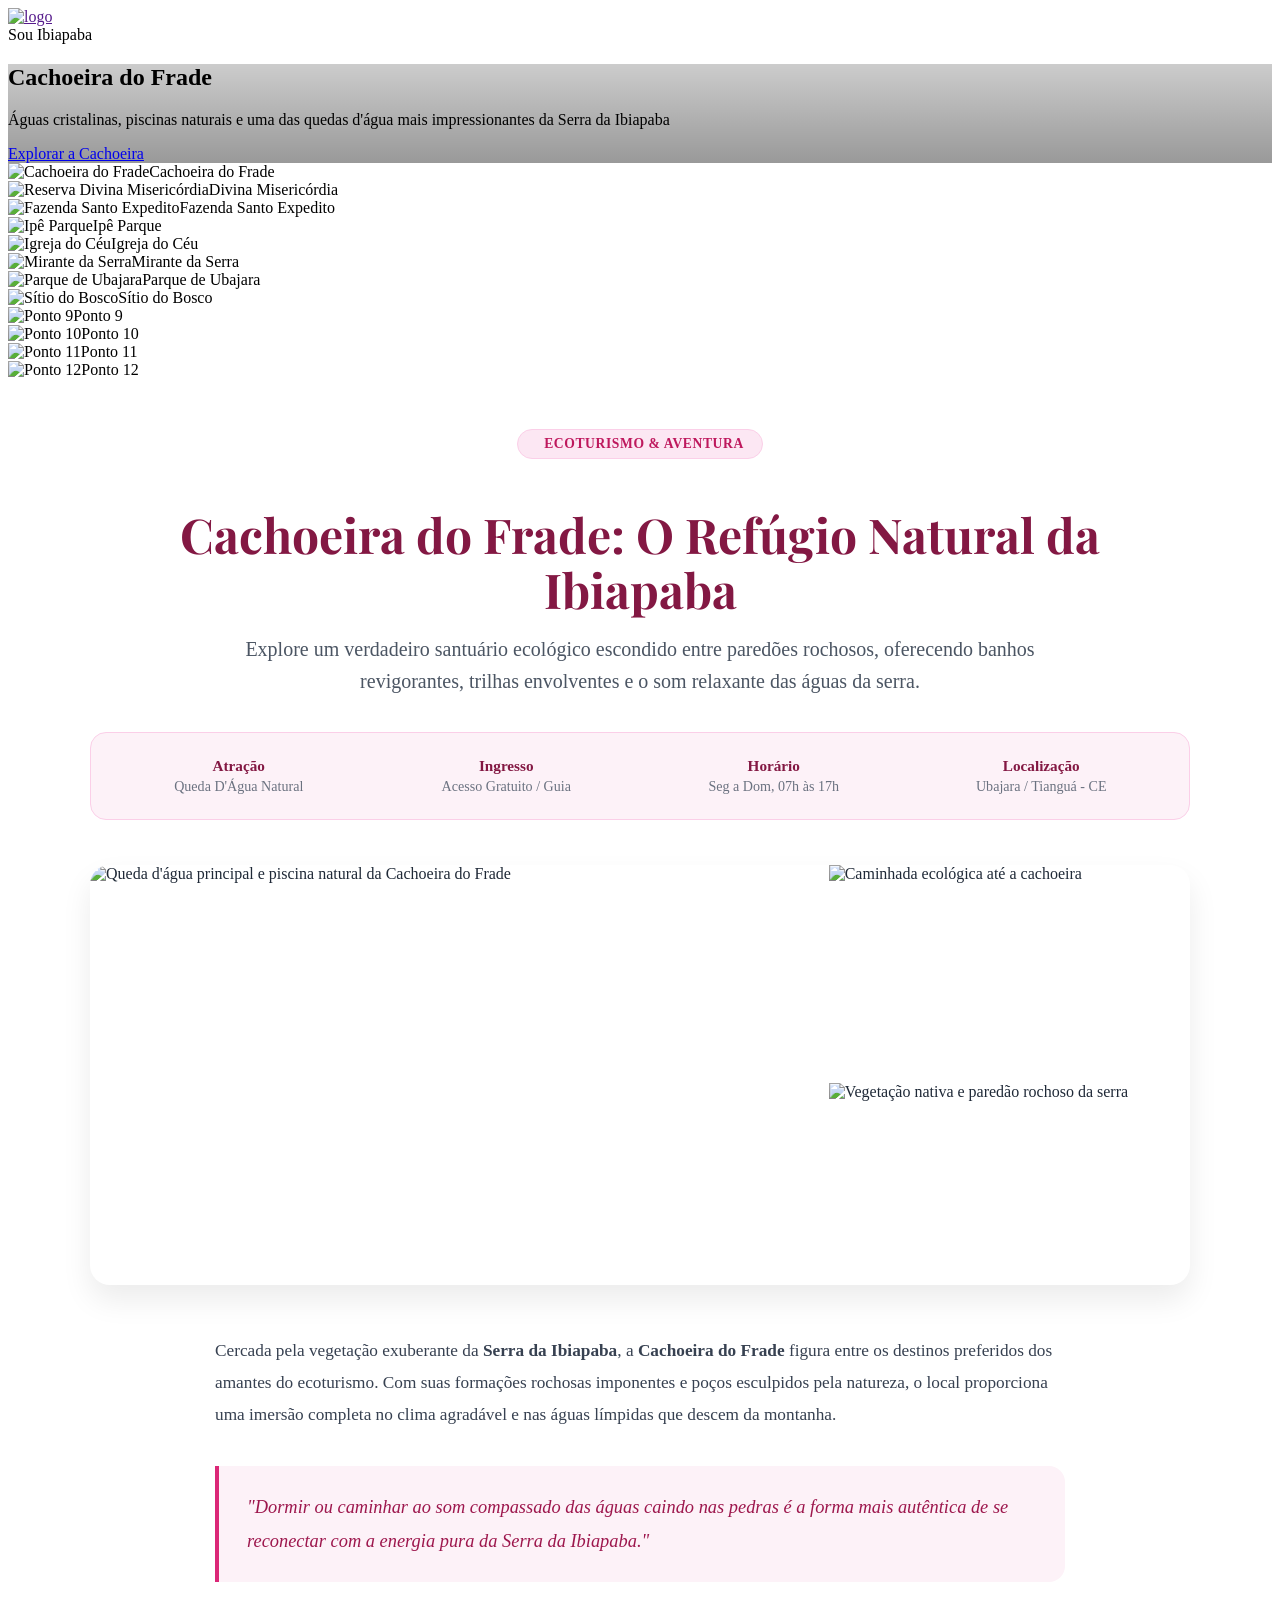
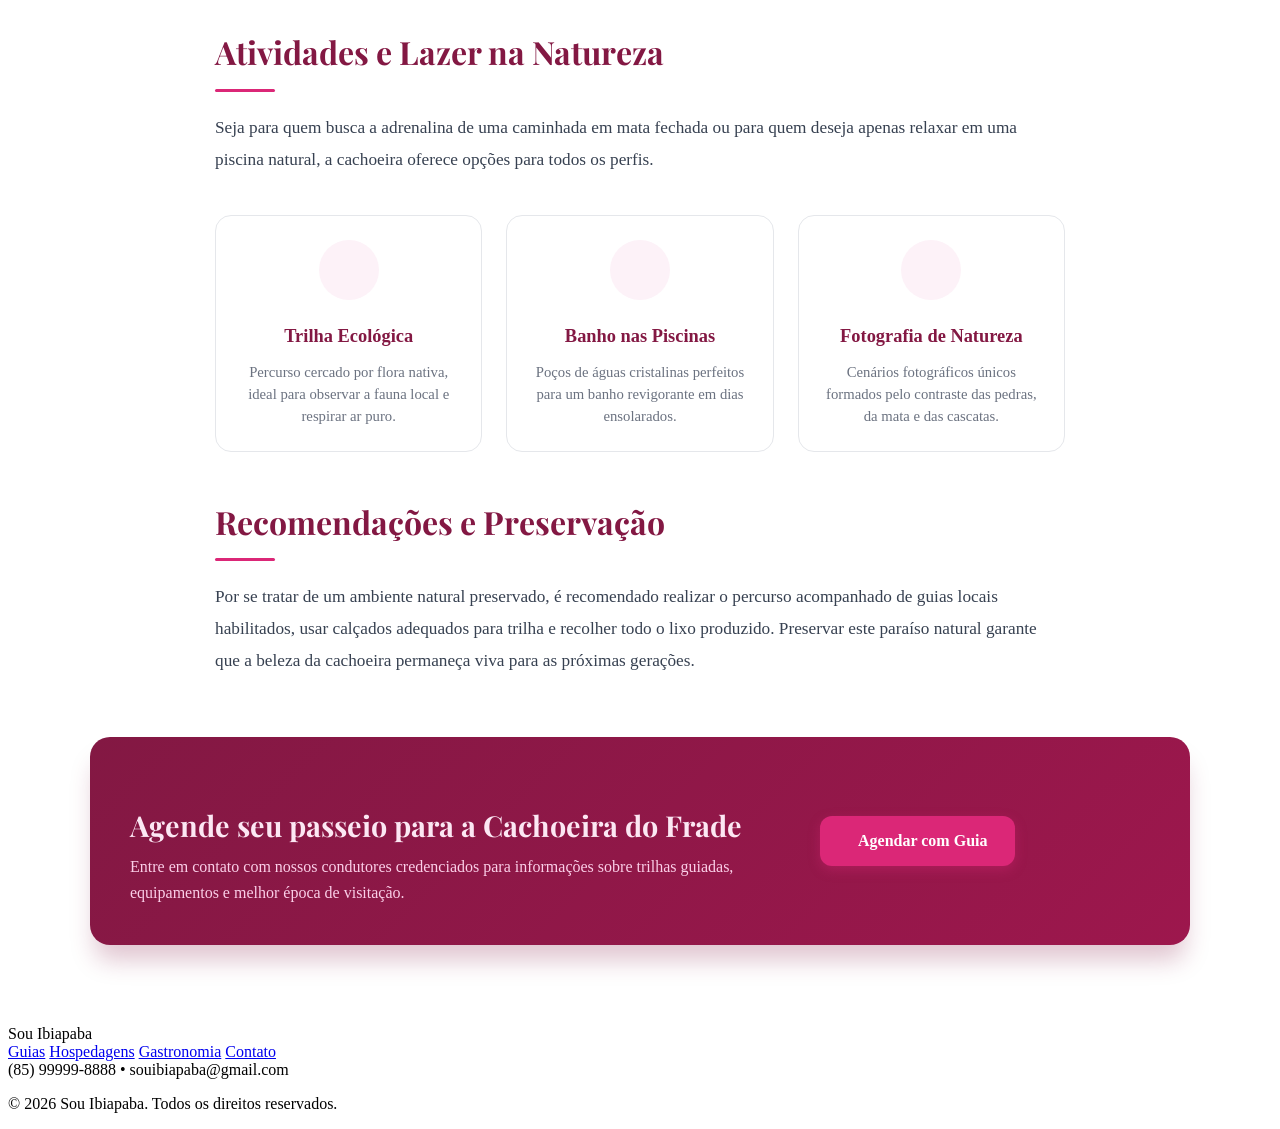
==== Paginas/Cachoeira-frade.html @ 9e7bbf15 "Add files via upload" ====
<!DOCTYPE html>
<html lang="pt-BR">
<head>
    <meta charset="UTF-8">
    <meta name="viewport" content="width=device-width, initial-scale=1.0">
    <title>Cachoeira do Frade - Sou Ibiapaba</title>
    <link rel="stylesheet" href="StyleIndex.css">
    <link rel="preconnect" href="https://fonts.googleapis.com">
    <link rel="preconnect" href="https://fonts.gstatic.com" crossorigin>
    <link href="https://fonts.googleapis.com/css2?family=Playfair+Display:ital,wght@0,400..700;1,400..700&family=Plus+Jakarta+Sans:wght@300;400;600;700&display=swap" rel="stylesheet">
    
    <!-- Ícones Phosphor Icons -->
    <script src="https://unpkg.com/@phosphor-icons/web"></script>
    
    <style>
        /* ESTILOS EXCLUSIVOS - CACHOEIRA DO FRADE (LAYOUT EDITORIAL DE ROSAS) */
        .page-wrapper {
            max-width: 1100px;
            margin: 0 auto;
            padding: 50px 20px 80px;
            color: #1f2937;
        }

        /* BANNER CABEÇALHO */
        .fazenda-header {
            text-align: center;
            margin-bottom: 35px;
        }

        .fazenda-tag {
            display: inline-flex;
            align-items: center;
            gap: 8px;
            background-color: #fce7f3;
            color: #be185d;
            border: 1px solid #fbcfe8;
            padding: 6px 18px;
            border-radius: 50px;
            font-size: 0.85rem;
            font-weight: 700;
            text-transform: uppercase;
            letter-spacing: 0.6px;
            margin-bottom: 16px;
        }

        .fazenda-title {
            font-family: 'Playfair Display', serif;
            font-size: 3rem;
            line-height: 1.15;
            color: #831843;
            margin-bottom: 16px;
        }

        .fazenda-lead {
            font-size: 1.25rem;
            color: #4b5563;
            max-width: 820px;
            margin: 0 auto;
            line-height: 1.6;
        }

        /* BARRA HORIZONTAL DE STATS / FICHA TÉCNICA */
        .stats-strip {
            display: grid;
            grid-template-columns: repeat(4, 1fr);
            gap: 20px;
            background: #fdf2f8;
            border: 1px solid #fbcfe8;
            border-radius: 16px;
            padding: 24px;
            margin: 35px 0 45px;
            text-align: center;
        }

        @media (max-width: 768px) {
            .stats-strip {
                grid-template-columns: repeat(2, 1fr);
            }
            .fazenda-title {
                font-size: 2.2rem;
            }
        }

        @media (max-width: 480px) {
            .stats-strip {
                grid-template-columns: 1fr;
            }
        }

        .stat-item i {
            font-size: 1.8rem;
            color: #db2777;
            margin-bottom: 8px;
        }

        .stat-item strong {
            display: block;
            font-size: 0.95rem;
            color: #831843;
            margin-bottom: 2px;
        }

        .stat-item span {
            font-size: 0.88rem;
            color: #6b7280;
        }

        /* GALERIA HERO MOSAICO */
        .hero-mosaic {
            display: grid;
            grid-template-columns: 2fr 1fr;
            gap: 16px;
            margin-bottom: 50px;
            border-radius: 20px;
            overflow: hidden;
            box-shadow: 0 15px 30px rgba(0,0,0,0.08);
        }

        @media (max-width: 768px) {
            .hero-mosaic {
                grid-template-columns: 1fr;
            }
        }

        .mosaic-main img {
            width: 100%;
            height: 420px;
            object-fit: cover;
            display: block;
        }

        .mosaic-side {
            display: grid;
            grid-template-rows: 1fr 1fr;
            gap: 16px;
        }

        .mosaic-side img {
            width: 100%;
            height: 202px;
            object-fit: cover;
            display: block;
        }

        /* TEXTO PRINCIPAL */
        .content-block {
            max-width: 850px;
            margin: 0 auto;
            font-size: 1.08rem;
            line-height: 1.85;
            color: #374151;
        }

        .content-block h2 {
            font-family: 'Playfair Display', serif;
            font-size: 2rem;
            color: #831843;
            margin: 40px 0 20px;
            position: relative;
            padding-bottom: 10px;
        }

        .content-block h2::after {
            content: '';
            position: absolute;
            bottom: 0;
            left: 0;
            width: 60px;
            height: 3px;
            background-color: #db2777;
            border-radius: 2px;
        }

        .highlight-quote {
            background-color: #fdf2f8;
            border-left: 4px solid #db2777;
            padding: 24px 28px;
            border-radius: 0 16px 16px 0;
            margin: 35px 0;
            font-size: 1.15rem;
            color: #9d174d;
            font-style: italic;
        }

        /* GRID DE ATRAÇÕES EM 3 COLUNAS */
        .attractions-grid {
            display: grid;
            grid-template-columns: repeat(3, 1fr);
            gap: 24px;
            margin: 40px 0;
        }

        @media (max-width: 850px) {
            .attractions-grid {
                grid-template-columns: repeat(2, 1fr);
            }
        }

        @media (max-width: 550px) {
            .attractions-grid {
                grid-template-columns: 1fr;
            }
        }

        .attraction-box {
            background: #ffffff;
            border: 1px solid #e5e7eb;
            border-radius: 16px;
            padding: 24px;
            text-align: center;
            transition: all 0.3s ease;
        }

        .attraction-box:hover {
            border-color: #db2777;
            transform: translateY(-4px);
            box-shadow: 0 10px 20px rgba(0,0,0,0.06);
        }

        .attraction-icon-wrapper {
            width: 60px;
            height: 60px;
            background-color: #fdf2f8;
            color: #db2777;
            border-radius: 50%;
            display: flex;
            align-items: center;
            justify-content: center;
            font-size: 1.8rem;
            margin: 0 auto 16px;
        }

        .attraction-box h3 {
            font-size: 1.15rem;
            color: #831843;
            margin-bottom: 8px;
        }

        .attraction-box p {
            font-size: 0.92rem;
            color: #6b7280;
            line-height: 1.5;
            margin: 0;
        }

        /* BANNER DE AÇÃO INFERIOR */
        .bottom-action-banner {
            background: linear-gradient(135deg, #831843 0%, #9d174d 100%);
            color: #ffffff;
            border-radius: 20px;
            padding: 40px;
            display: grid;
            grid-template-columns: 2fr 1fr;
            gap: 30px;
            align-items: center;
            margin-top: 60px;
            box-shadow: 0 20px 25px -5px rgba(131, 24, 67, 0.25);
        }

        @media (max-width: 768px) {
            .bottom-action-banner {
                grid-template-columns: 1fr;
                text-align: center;
                padding: 30px 20px;
            }
        }

        .action-content h3 {
            font-family: 'Playfair Display', serif;
            font-size: 1.8rem;
            margin-bottom: 10px;
            color: #fce7f3;
        }

        .action-content p {
            font-size: 1rem;
            color: #fbcfe8;
            margin: 0;
            line-height: 1.6;
        }

        .btn-action-large {
            background-color: #db2777;
            color: #ffffff;
            text-decoration: none;
            padding: 16px 28px;
            border-radius: 12px;
            font-weight: 700;
            display: inline-flex;
            align-items: center;
            justify-content: center;
            gap: 10px;
            transition: background-color 0.2s, transform 0.2s;
            box-shadow: 0 4px 12px rgba(219, 39, 119, 0.35);
        }

        .btn-action-large:hover {
            background-color: #be185d;
            transform: translateY(-2px);
        }
    </style>
</head>
<body>

    <header class="header">
        <div class="navbar container">
            <div class="logo"><div class="logo-img"> <a href=""><img src="img/logos/icone-logo.png" alt="logo"></div></a>
            
            <span>Sou Ibiapaba</span></div>
            <!-- 
            <nav class="nav-menu">
                <a href="">Home</a>
                <a href="">Atrativos</a>
                <a href="">Roteiros</a>
                <a href="">Galeria</a>
                <a href="">Contato</a>
            </nav>
            botões de entrar e cadastrar! 
            <div class="nav-buttons">
                <a href="" class="btn-text">Entrar</a>
                <a href="" class="btn-primary-small">Cadastrar</a>
            </div>
            -->

        </div>
    </header>

    <!-- HERO PRINCIPAL DA PÁGINA -->
    <section class="hero" style="background: linear-gradient(rgba(0,0,0,0.2), rgba(0,0,0,0.4)), 
                url('ImgTeste.jpg') no-repeat center center/cover;">
        <div class="hero-content container">
            <h1>Cachoeira do Frade</h1>
            <p>Águas cristalinas, piscinas naturais e uma das quedas d'água mais impressionantes da Serra da Ibiapaba</p>
            <a href="#artigo" class="btn-cta">Explorar a Cachoeira</a>
        </div>
        <div class="slider-dots">
            <span class="dot active"></span>
            <span class="dot"></span>
        </div>
    </section>

    <!-- CARROSSEL DE ATRATIVOS INTEGRADO -->
    <div class="carousel-container">
        <div class="carousel" id="carousel">
            <div class="carousel-item"><img src="" alt="Cachoeira do Frade"><span>Cachoeira do Frade</span></div>
            <div class="carousel-item"><img src="ImgTeste.jpg" alt="Reserva Divina Misericórdia"><span>Divina Misericórdia</span></div>
            <div class="carousel-item"><img src="ImgTeste.jpg" alt="Fazenda Santo Expedito"><span>Fazenda Santo Expedito</span></div>
            <div class="carousel-item"><img src="ImgTeste.jpg" alt="Ipê Parque"><span>Ipê Parque</span></div>
            <div class="carousel-item"><img src="ImgTeste.jpg" alt="Igreja do Céu"><span>Igreja do Céu</span></div>
            <div class="carousel-item"><img src="ImgTeste.jpg" alt="Mirante da Serra"><span>Mirante da Serra</span></div>
            <div class="carousel-item"><img src="ImgTeste.jpg" alt="Parque de Ubajara"><span>Parque de Ubajara</span></div>
            <div class="carousel-item"><img src="ImgTeste.jpg" alt="Sítio do Bosco"><span>Sítio do Bosco</span></div>
            <div class="carousel-item"><img src="ImgTeste.jpg" alt="Ponto 9"><span>Ponto 9</span></div>
            <div class="carousel-item"><img src="ImgTeste.jpg" alt="Ponto 10"><span>Ponto 10</span></div>
            <div class="carousel-item"><img src="ImgTeste.jpg" alt="Ponto 11"><span>Ponto 11</span></div>
            <div class="carousel-item"><img src="ImgTeste.jpg" alt="Ponto 12"><span>Ponto 12</span></div>
        </div>
    </div>

    <!-- CONTEÚDO PRINCIPAL DA CACHOEIRA -->
    <main id="artigo" class="page-wrapper">
        
        <!-- Cabeçalho Principal -->
        <header class="fazenda-header">
            <div class="fazenda-tag">
                <i class="ph ph-drop"></i> Ecoturismo & Aventura
            </div>
            <h1 class="fazenda-title">Cachoeira do Frade: O Refúgio Natural da Ibiapaba</h1>
            <p class="fazenda-lead">
                Explore um verdadeiro santuário ecológico escondido entre paredões rochosos, oferecendo banhos revigorantes, trilhas envolventes e o som relaxante das águas da serra.
            </p>
        </header>

        <!-- Barra de Estatísticas / Ficha Rápida -->
        <section class="stats-strip">
            <div class="stat-item">
                <i class="ph ph-waves"></i>
                <strong>Atração</strong>
                <span>Queda D'Água Natural</span>
            </div>
            <div class="stat-item">
                <i class="ph ph-ticket"></i>
                <strong>Ingresso</strong>
                <span>Acesso Gratuito / Guia</span>
            </div>
            <div class="stat-item">
                <i class="ph ph-clock"></i>
                <strong>Horário</strong>
                <span>Seg a Dom, 07h às 17h</span>
            </div>
            <div class="stat-item">
                <i class="ph ph-map-pin-line"></i>
                <strong>Localização</strong>
                <span>Ubajara / Tianguá - CE</span>
            </div>
        </section>

        <!-- Mosaico Visual de Fotos -->
        <section class="hero-mosaic">
            <div class="mosaic-main">
                <img src="ImgTeste.jpg" alt="Queda d'água principal e piscina natural da Cachoeira do Frade">
            </div>
            <div class="mosaic-side">
                <img src="ImgTeste.jpg" alt="Caminhada ecológica até a cachoeira">
                <img src="ImgTeste.jpg" alt="Vegetação nativa e paredão rochoso da serra">
            </div>
        </section>

        <!-- Bloco de Conteúdo Narrativo -->
        <article class="content-block">
            <p>
                Cercada pela vegetação exuberante da <strong>Serra da Ibiapaba</strong>, a <strong>Cachoeira do Frade</strong> figura entre os destinos preferidos dos amantes do ecoturismo. Com suas formações rochosas imponentes e poços esculpidos pela natureza, o local proporciona uma imersão completa no clima agradável e nas águas límpidas que descem da montanha.
            </p>

            <div class="highlight-quote">
                "Dormir ou caminhar ao som compassado das águas caindo nas pedras é a forma mais autêntica de se reconectar com a energia pura da Serra da Ibiapaba."
            </div>

            <h2>Atividades e Lazer na Natureza</h2>
            <p>
                Seja para quem busca a adrenalina de uma caminhada em mata fechada ou para quem deseja apenas relaxar em uma piscina natural, a cachoeira oferece opções para todos os perfis.
            </p>

            <!-- Grid de Recursos/Atrações de 3 Colunas -->
            <div class="attractions-grid">
                <div class="attraction-box">
                    <div class="attraction-icon-wrapper">
                        <i class="ph ph-person-simple-hike"></i>
                    </div>
                    <h3>Trilha Ecológica</h3>
                    <p>Percurso cercado por flora nativa, ideal para observar a fauna local e respirar ar puro.</p>
                </div>

                <div class="attraction-box">
                    <div class="attraction-icon-wrapper">
                        <i class="ph ph-swimming-pool"></i>
                    </div>
                    <h3>Banho nas Piscinas</h3>
                    <p>Poços de águas cristalinas perfeitos para um banho revigorante em dias ensolarados.</p>
                </div>

                <div class="attraction-box">
                    <div class="attraction-icon-wrapper">
                        <i class="ph ph-camera"></i>
                    </div>
                    <h3>Fotografia de Natureza</h3>
                    <p>Cenários fotográficos únicos formados pelo contraste das pedras, da mata e das cascatas.</p>
                </div>
            </div>

            <h2>Recomendações e Preservação</h2>
            <p>
                Por se tratar de um ambiente natural preservado, é recomendado realizar o percurso acompanhado de guias locais habilitados, usar calçados adequados para trilha e recolher todo o lixo produzido. Preservar este paraíso natural garante que a beleza da cachoeira permaneça viva para as próximas gerações.
            </p>
        </article>

        <!-- Banner Inferior de Chamada para Ação / Agendamento -->
        <section class="bottom-action-banner">
            <div class="action-content">
                <h3>Agende seu passeio para a Cachoeira do Frade</h3>
                <p>Entre em contato com nossos condutores credenciados para informações sobre trilhas guiadas, equipamentos e melhor época de visitação.</p>
            </div>
            <div>
                <a href="Contato.html" class="btn-action-large">
                    <i class="ph ph-whatsapp-logo"></i> Agendar com Guia
                </a>
            </div>
        </section>

    </main>

    <!-- FOOTER DA SUÍTE SOU IBIAPABA -->
    <footer class="footer">
        <div class="footer-container container">
            <div class="footer-brand">
                <div class="logo">Sou <span>Ibiapaba</span></div>
            </div>
            <nav class="footer-nav">
                <a href="Guias.html">Guias</a>
                <a href="Hospedagem.html">Hospedagens</a>
                <a href="Gastronomia.html">Gastronomia</a>
                <a href="Contato.html">Contato</a>
            </nav>
            <div class="footer-contact">
                <span>(85) 99999-8888</span>
                <span>•</span>
                <span>souibiapaba@gmail.com</span>
            </div>
        </div>
        <div class="footer-bottom">
            <p>&copy; 2026 Sou Ibiapaba. Todos os direitos reservados.</p>
        </div>
    </footer>

    <!-- JAVASCRIPT UNIFICADO DO CARROSSEL -->
    <script>
    document.addEventListener("DOMContentLoaded", () => {
        const carousel = document.getElementById('carousel');
        if (!carousel) return;

        let isDragging = false;
        let startX, scrollStart;
        let autoPlayTimer = null;
        let currentIndex = 0;

        carousel.addEventListener('mousedown', (e) => {
            isDragging = true;
            startX = e.pageX;
            scrollStart = carousel.scrollLeft;
            stopAutoPlay();
        });

        carousel.addEventListener('mouseleave', () => { isDragging = false; startAutoPlay(); });
        carousel.addEventListener('mouseup', () => { isDragging = false; startAutoPlay(); });

        carousel.addEventListener('mousemove', (e) => {
            if (!isDragging) return;
            e.preventDefault();
            const x = e.pageX;
            const walk = x - startX;
            carousel.scrollLeft = scrollStart - walk;
        });

        let touchStartX, touchScrollStart;

        carousel.addEventListener('touchstart', (e) => {
            touchStartX = e.touches[0].pageX;
            touchScrollStart = carousel.scrollLeft;
            stopAutoPlay();
        });

        carousel.addEventListener('touchend', () => { startAutoPlay(); });

        carousel.addEventListener('touchmove', (e) => {
            const x = e.touches[0].pageX;
            const walk = x - touchStartX;
            carousel.scrollLeft = touchScrollStart - walk;
        });

        function getItemWidth() {
            const firstItem = carousel.querySelector('.carousel-item');
            if (!firstItem) return 0;
            const gap = parseFloat(getComputedStyle(carousel).gap) || 16;
            return firstItem.offsetWidth + gap;
        }

        function autoPlay() {
            const itemWidth = getItemWidth();
            const totalItems = carousel.children.length;
            if (itemWidth === 0 || totalItems === 0) return;

            currentIndex = (currentIndex + 1) % totalItems;

            carousel.scrollTo({
                left: itemWidth * currentIndex,
                behavior: 'smooth'
            });
        }

        function startAutoPlay() {
            if (!autoPlayTimer) {
                autoPlayTimer = setInterval(autoPlay, 3500);
            }
        }

        function stopAutoPlay() {
            if (autoPlayTimer) {
                clearInterval(autoPlayTimer);
                autoPlayTimer = null;
            }
        }

        startAutoPlay();
    });
    </script>
</body>
</html>
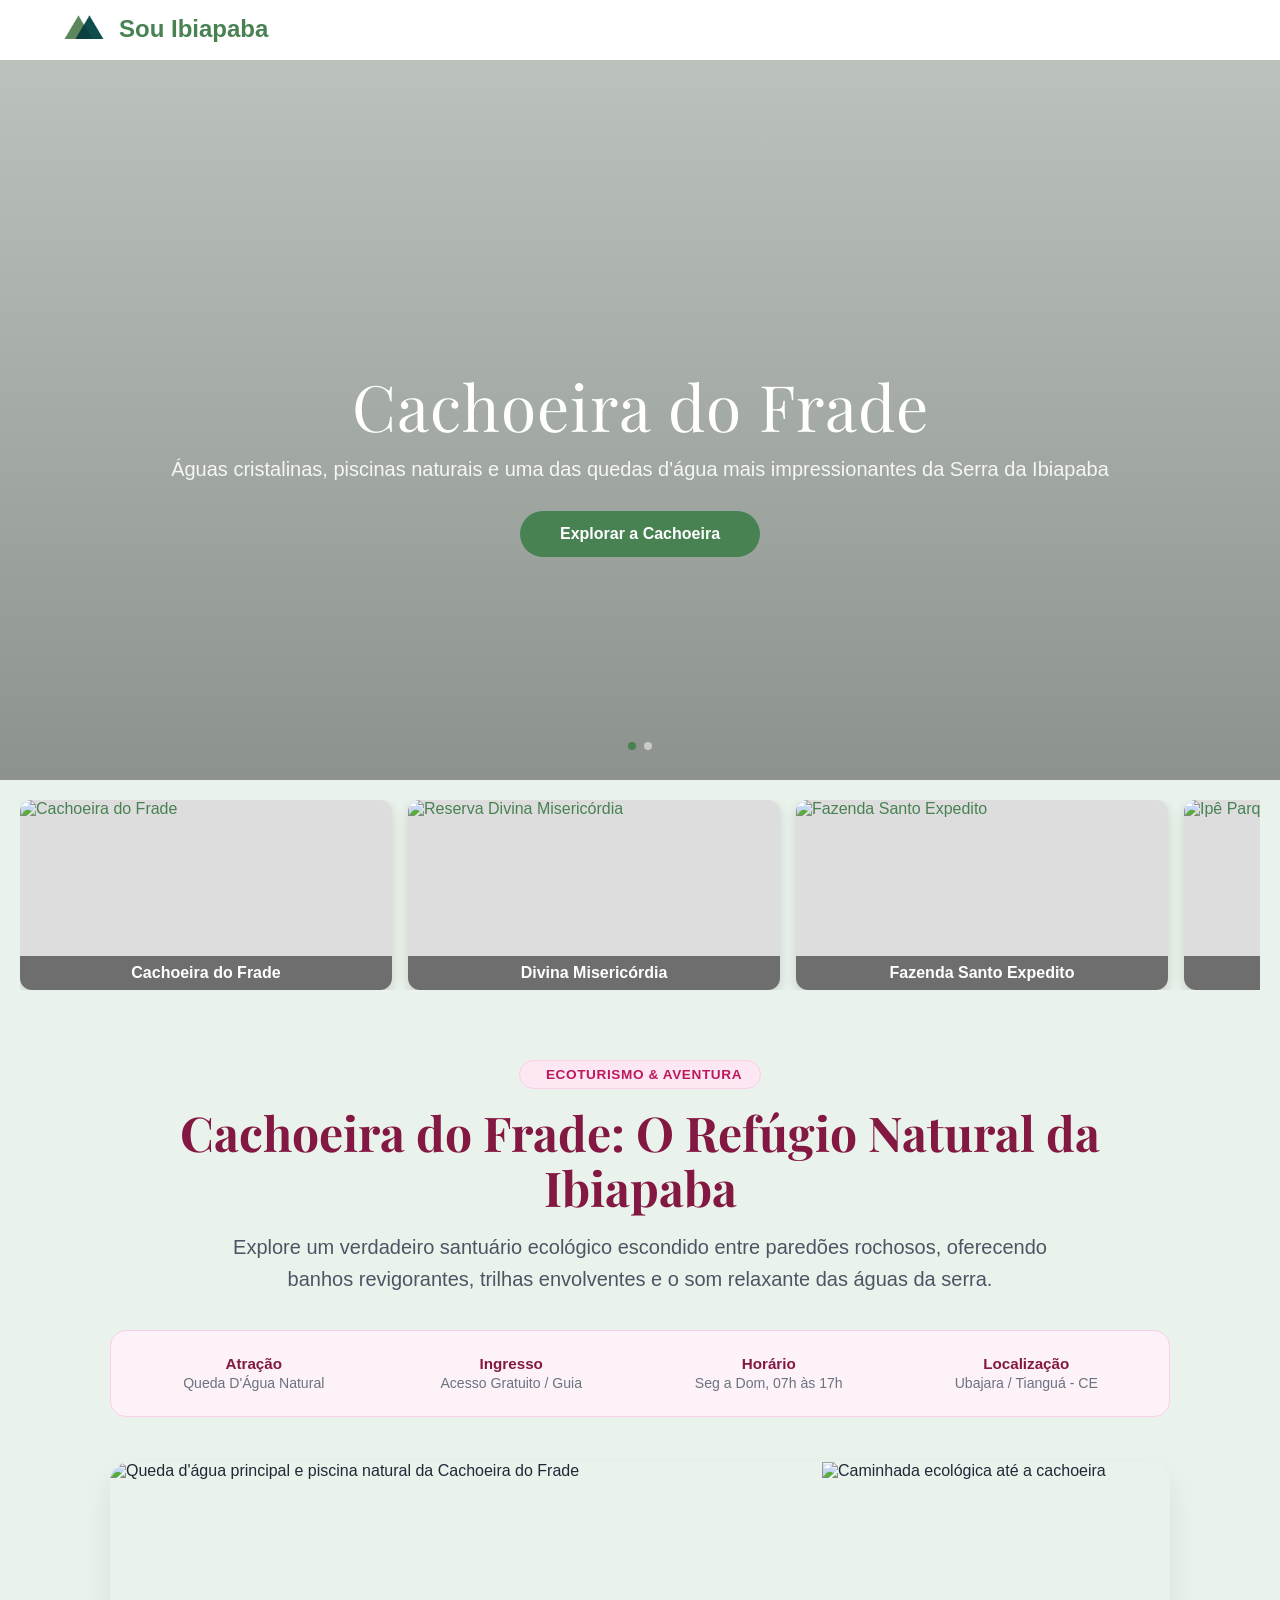
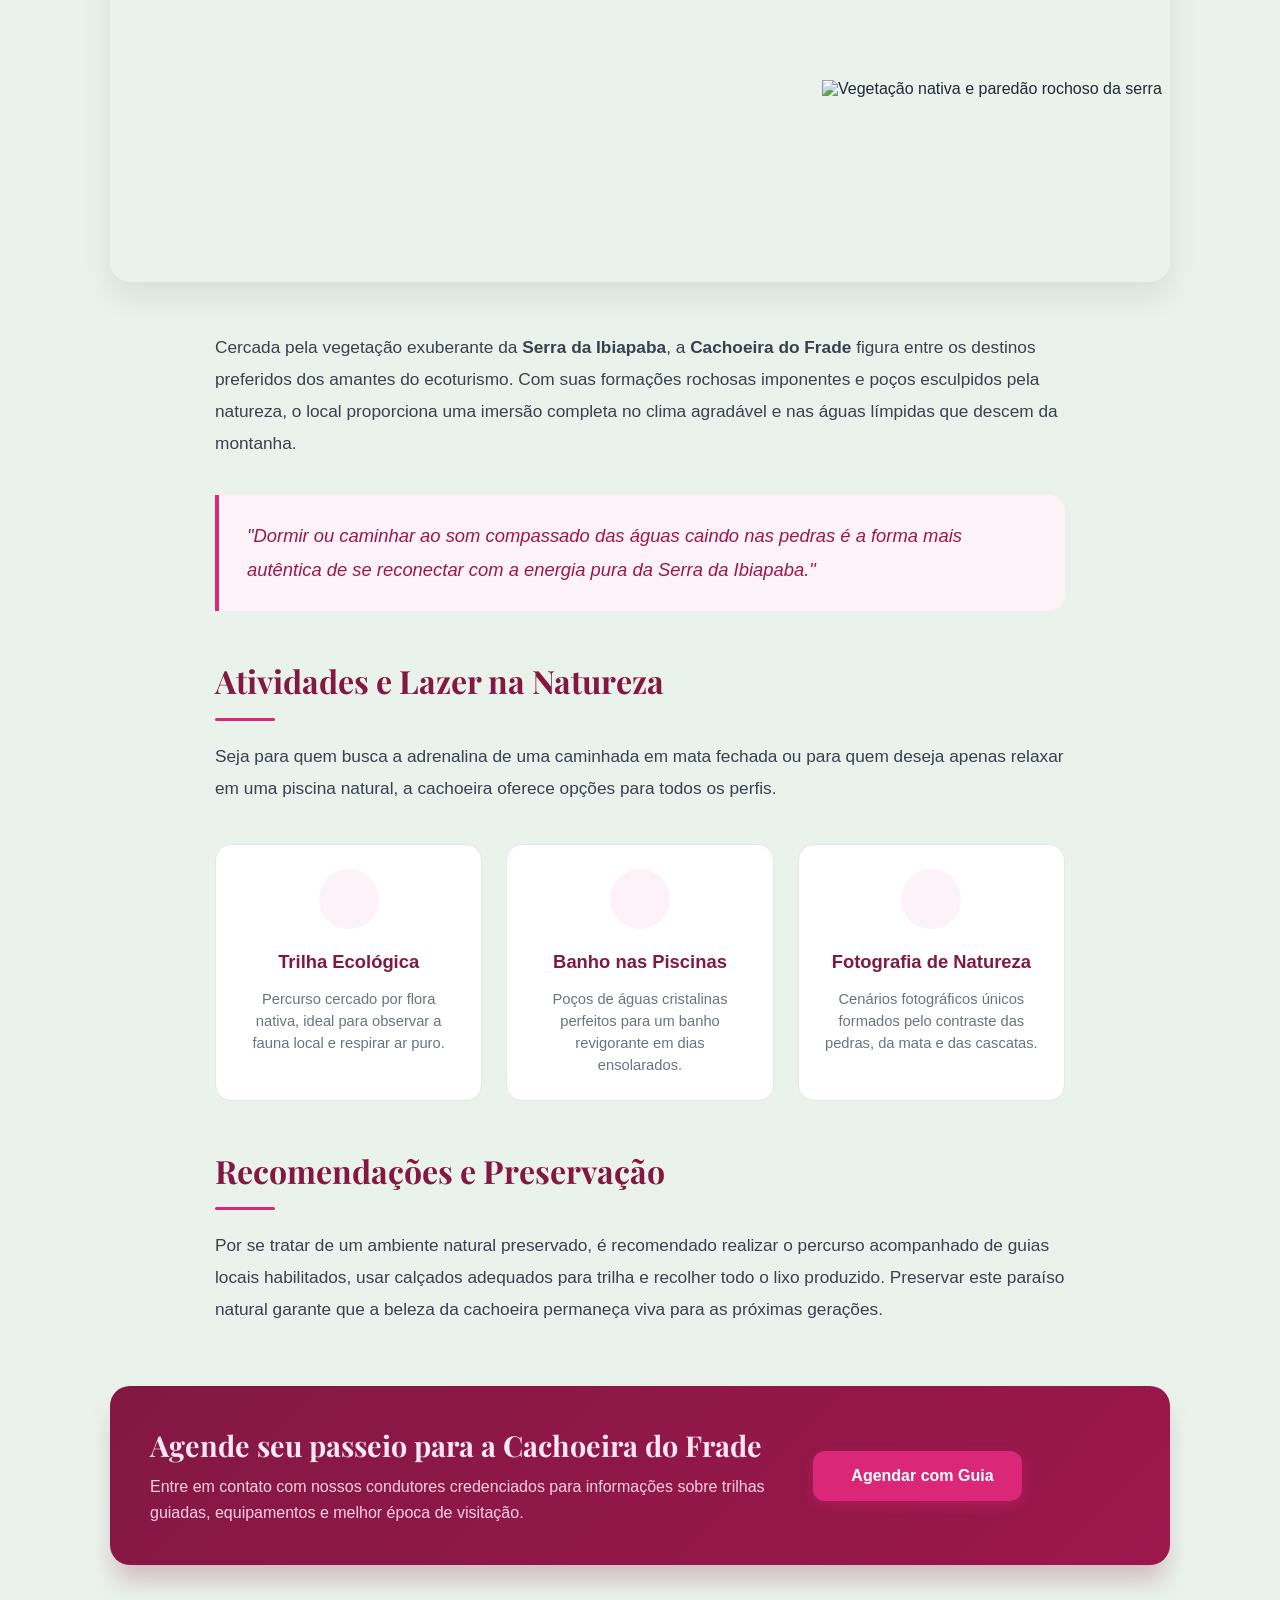
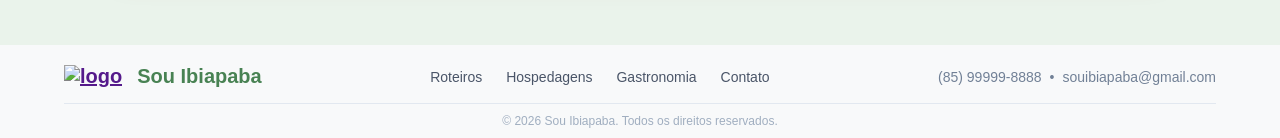
==== commit da60724d: "Add files via upload" ====
--- a/Paginas/Cachoeira-frade.html
+++ b/Paginas/Cachoeira-frade.html
@@ -304,7 +304,7 @@
 
     <header class="header">
         <div class="navbar container">
-            <div class="logo"><div class="logo-img"> <a href=""><img src="img/logos/icone-logo.png" alt="logo"></div></a>
+            <div class="logo"><div class="logo-img"> <a href=""><img src="logos/icone-logo.png" alt="logo"></div></a>
             
             <span>Sou Ibiapaba</span></div>
             <!-- 
@@ -473,13 +473,16 @@
     <footer class="footer">
         <div class="footer-container container">
             <div class="footer-brand">
-                <div class="logo">Sou <span>Ibiapaba</span></div>
+
+                <div class="logo"><div class="logo-img"> <a href=""><img src="../img/logos/icone-logo.png" alt="logo"></div></a>
+            
+            <span>Sou Ibiapaba</span></div>
             </div>
             <nav class="footer-nav">
-                <a href="Guias.html">Guias</a>
-                <a href="Hospedagem.html">Hospedagens</a>
-                <a href="Gastronomia.html">Gastronomia</a>
-                <a href="Contato.html">Contato</a>
+                <a href="Roteiros.html">Roteiros</a>
+                <a href="">Hospedagens</a>
+                <a href="">Gastronomia</a>
+                <a href="">Contato</a>
             </nav>
             <div class="footer-contact">
                 <span>(85) 99999-8888</span>
--- a/Paginas/StyleIndex.css
+++ b/Paginas/StyleIndex.css
@@ -0,0 +1,530 @@
+/* RESET DE ESTILOS MÍNIMO */
+* {
+    margin: 0;
+    padding: 0;
+    box-sizing: border-box;
+    font-family: -apple-system, BlinkMacSystemFont, "Segoe UI", Roboto, Helvetica, Arial, sans-serif;
+}
+
+:root {
+    --primary-color: #488253;    /* Laranja do CTA */
+    --page-marking: #d79162;
+    --bg-dark: #fff;          /* Verde escuro do header */
+    --text-dark: #488253;
+    --bg-light: #eaf3eb;         /* Off-white de fundo do site */
+    --font-sans: 'Plus Jakarta Sans', sans-serif;
+    --font-serif: 'Playfair Display', serif;
+}
+
+body {
+    font-family: var(--font-sans);
+    background-color: var(--bg-light);
+    color: var(--text-dark);
+    overflow-x: hidden; 
+    padding-top: 60px;
+}
+
+.container {
+    width: 90%;
+    max-width: 1200px;
+    margin: 0 auto;
+}
+
+/* NAVBAR / HEADER */
+.header {
+    background-color: var(--bg-dark);
+    padding: 15px 0;
+    position: fixed;
+    width: 100%;
+    top: 0;
+    left: 0;
+    z-index: 100;
+    display: flex;
+}
+
+.navbar {
+    display: flex;
+    justify-content: space-between;
+    align-items: center;
+}
+
+.logo {
+    color: #488253;
+    font-family: var(--font-serif);
+    font-size: 24px;
+    font-weight: 700;
+    display: flex;
+}
+
+.logo span {
+    color: var(--primary-color);
+    margin-left: 5px;
+    
+}
+.section-title-container {
+    text-align: center;
+    margin-bottom: 36px;
+    padding: 0 16px;
+}
+
+.section-title {
+    font-family: 'Playfair Display', serif;
+    font-size: 2.2rem;
+    font-weight: 700;
+    color: #104e4e;
+    margin-bottom: 8px;
+}
+
+.section-subtitle {
+    font-family: 'Plus Jakarta Sans', sans-serif;
+    font-size: 1.05rem;
+    color: #104e4e;
+    max-width: 600px;
+    margin: 0 auto;
+    line-height: 1.5;
+}
+
+/* Ajuste para telas menores (celulares) */
+@media (max-width: 768px) {
+    .section-title {
+        font-size: 1.75rem;
+    }
+    .section-subtitle {
+        font-size: 0.95rem;
+    }
+}
+
+.nav-menu a {
+    color: #e0e0e0;
+    text-decoration: none;
+    margin: 0 15px;
+    font-size: 14px;
+    transition: color 0.3s;
+}
+
+.nav-menu a:hover {
+    color: #fff;
+}
+
+.nav-buttons {
+    display: flex;
+    align-items: center;
+    gap: 15px;
+}
+
+.btn-text {
+    color: #488253;
+    text-decoration: none;
+    font-size: 14px;
+}
+
+.btn-primary-small {
+    background-color: var(--primary-color);
+    color: white;
+    padding: 8px 16px;
+    border-radius: 20px;
+    text-decoration: none;
+    font-size: 14px;
+    font-weight: 600;
+}
+
+.logo img{
+    width: 40px;               
+    height: auto;
+    margin-left: 0px;
+    margin-right: 10px
+}
+
+/* HERO BANNER */
+.hero {
+    
+    height: 80vh;
+    display: flex;
+    flex-direction: column;
+    justify-content: center;
+    align-items: center;
+    text-align: center;
+    color: white;
+    position: relative;
+    padding-top: 80px;
+
+}
+
+.hero-content h1 {
+    font-family: var(--font-serif);
+    font-size: 64px;
+    font-weight: 400;
+    margin-bottom: 10px;
+    letter-spacing: 1px;
+}
+
+.hero-content p {
+    font-size: 20px;
+    margin-bottom: 30px;
+    font-weight: 300;
+    opacity: 0.9;
+}
+
+.btn-cta {
+    background-color: var(--primary-color);
+    color: white;
+    text-decoration: none;
+    padding: 14px 40px;
+    border-radius: 30px;
+    font-weight: 600;
+    font-size: 16px;
+    transition: transform 0.2s, background-color 0.2s;
+    display: inline-block;
+}
+
+.btn-cta:hover {
+    transform: scale(1.05);
+    background-color: #cb651f;
+}
+
+.slider-dots {
+    position: absolute;
+    bottom: 30px;
+    display: flex;
+    gap: 8px;
+}
+
+.dot {
+    width: 8px;
+    height: 8px;
+    background-color: rgba(255,255,255,0.5);
+    border-radius: 50%;
+    cursor: pointer;
+}
+
+.dot.active {
+    background-color: var(--primary-color);
+}
+
+/* CARROSSEL */
+.carousel-container {
+    overflow: hidden;
+    max-width: 100%;
+    padding: 20px;
+    position: relative;
+}
+
+.carousel {
+    display: flex;
+    gap: 16px;
+    cursor: grab;
+    scroll-snap-type: x mandatory;
+    overflow-x: scroll;
+    scroll-behavior: smooth;
+}
+
+.carousel::-webkit-scrollbar {
+    display: none;
+}
+
+.carousel-item {
+    flex: 0 0 30%;
+    height: 190px;
+    border-radius: 12px;
+    overflow: hidden;
+    background: #ddd;
+    box-shadow: 0 4px 12px rgba(0,0,0,0.15);
+    scroll-snap-align: center;
+    position: relative;
+}
+
+.carousel-item img {
+    width: 100%;
+    height: 100%;
+    object-fit: cover;
+}
+
+.carousel-item span {
+    position: absolute;
+    bottom: 0;
+    left: 0;
+    right: 0;
+    padding: 8px;
+    background: rgba(0,0,0,0.5);
+    color: #fff;
+    font-weight: bold;
+    text-align: center;
+    font-size: 16px;
+}
+
+/* CARDS DE PONTOS TURÍSTICOS */
+.cards-container {
+    display: grid;
+    grid-template-columns: repeat(4, 1fr);
+    gap: 1.5rem;
+    max-width: 1400px;
+    width: 100%;
+}
+
+.card {
+    background: #ffffff;
+    border-radius: 16px;
+    overflow: hidden;
+    box-shadow: 0 4px 12px rgba(0, 0, 0, 0.08);
+    display: flex;
+    flex-direction: column;
+}
+
+.card-image-container {
+    position: relative;
+    width: 100%;
+    height: 220px;
+}
+
+.card-image-container img {
+    width: 100%;
+    height: 100%;
+    object-fit: cover;
+}
+
+.badge-distance {
+    position: absolute;
+    top: 12px;
+    left: 12px;
+    background: rgba(255, 255, 255, 0.9);
+    padding: 6px 12px;
+    border-radius: 20px;
+    font-size: 0.8rem;
+    font-weight: 700;
+    color: #333;
+    display: flex;
+    align-items: center;
+    gap: 4px;
+}
+
+.badge-rating {
+    position: absolute;
+    bottom: 12px;
+    right: 12px;
+    background: #ffffff;
+    padding: 6px 12px;
+    border-radius: 20px;
+    font-size: 0.85rem;
+    font-weight: 700;
+    color: #333;
+    display: flex;
+    align-items: center;
+    gap: 4px;
+    box-shadow: 0 2px 6px rgba(0,0,0,0.15);
+}
+
+.badge-rating i {
+    color: #fbc02d;
+}
+
+/* BOTÕES DE FAVORITAR E CURTIR COM ESTADOS ATIVOS */
+.btn-bookmark {
+    position: absolute;
+    top: 12px;
+    right: 12px;
+    background: #ffffff;
+    width: 36px;
+    height: 36px;
+    border-radius: 50%;
+    display: flex;
+    align-items: center;
+    justify-content: center;
+    border: none;
+    cursor: pointer;
+    box-shadow: 0 2px 6px rgba(0,0,0,0.15);
+    transition: all 0.2s ease;
+    color: #333;
+}
+
+.btn-bookmark.ativo {
+    background-color: #dbeafe;
+    color: #2563eb;
+}
+
+.card-content {
+    padding: 1rem;
+    display: flex;
+    flex-direction: column;
+    flex-grow: 1;
+}
+
+.card-title {
+    font-size: 1.25rem;
+    font-weight: 700;
+    color: #1a1a1a;
+    margin-bottom: 4px;
+}
+
+.card-location {
+    font-size: 0.9rem;
+    color: #5f6c7b;
+    display: flex;
+    align-items: center;
+    gap: 4px;
+    margin-bottom: 12px;
+}
+
+.card-description {
+    font-size: 0.85rem;
+    color: #4a4a4a;
+    line-height: 1.4;
+    margin-bottom: 16px;
+}
+
+.card-tags {
+    display: flex;
+    gap: 8px;
+    margin-bottom: 16px;
+}
+
+.tag {
+    border: 1px solid #7c938a;
+    color: #587368;
+    padding: 4px 12px;
+    border-radius: 16px;
+    font-size: 0.8rem;
+    font-weight: 600;
+}
+
+.card-footer {
+    display: flex;
+    justify-content: space-between;
+    align-items: center;
+    margin-top: auto;
+}
+
+.btn-likes {
+    border: 1px solid #7c938a;
+    color: #587368;
+    padding: 6px 14px;
+    border-radius: 20px;
+    background: transparent;
+    display: flex;
+    align-items: center;
+    gap: 6px;
+    font-size: 0.85rem;
+    font-weight: 600;
+    cursor: pointer;
+    transition: all 0.2s ease;
+}
+
+.btn-likes.ativo {
+    background-color: #1060233f;
+    border-color: #587368;
+    color: #587368;
+}
+
+.btn-share {
+    border: 1px solid #7c938a;
+    width: 36px;
+    height: 36px;
+    border-radius: 50%;
+    background: transparent;
+    display: flex;
+    align-items: center;
+    justify-content: center;
+    color: #587368;
+    cursor: pointer;
+}
+
+/* RODAPÉ */
+.footer {
+    background-color: #f8f9fa;
+    padding: 20px 0 10px 0;
+    font-size: 14px;
+    color: #4a5568;
+}
+
+.footer-container {
+    display: flex;
+    justify-content: space-between;
+    align-items: center;
+    flex-wrap: wrap;
+    gap: 15px;
+    padding-bottom: 15px;
+    border-bottom: 1px solid #e2e8f0;
+}
+
+.footer-brand .logo {
+    font-size: 20px;
+    font-weight: 700;
+}
+
+.footer-nav a {
+    text-decoration: none;
+    color: #4a5568;
+    margin: 0 10px;
+    transition: color 0.2s;
+}
+
+.footer-nav a:hover {
+    color: #2b6cb0;
+}
+
+.footer-contact {
+    display: flex;
+    gap: 8px;
+    color: #718096;
+}
+
+.footer-bottom {
+    text-align: center;
+    padding-top: 10px;
+    font-size: 12px;
+    color: #a0aec0;
+}
+
+/* RESPONSIVIDADE */
+@media (max-width: 1024px) {
+    .cards-container {
+        grid-template-columns: repeat(2, 1fr);
+    }
+}
+
+@media (max-width: 768px) {
+    .nav-menu {
+        display: none;
+    }
+    .footer-container {
+        flex-direction: column;
+        text-align: center;
+    }
+    .footer-nav {
+        display: flex;
+        flex-direction: column;
+        gap: 8px;
+    }
+}
+
+@media (max-width: 600px) {
+    .cards-container {
+        grid-template-columns: 1fr;
+    }
+    .hero-content h1 {
+        font-size: 42px;
+    }
+    .hero-content p {
+        font-size: 16px;
+    }
+}
+
+.btn-share {
+    border: 1px solid #7c938a;
+    width: 36px;
+    height: 36px;
+    border-radius: 50%;
+    background: transparent;
+    display: flex;
+    align-items: center;
+    justify-content: center;
+    color: #587368;
+    cursor: pointer;
+    transition: all 0.2s ease;
+}
+
+.btn-share:hover,
+.btn-share:active {
+    background-color: #e2e8f0;
+    color: #1a202c;
+    transform: scale(1.05);
+}
